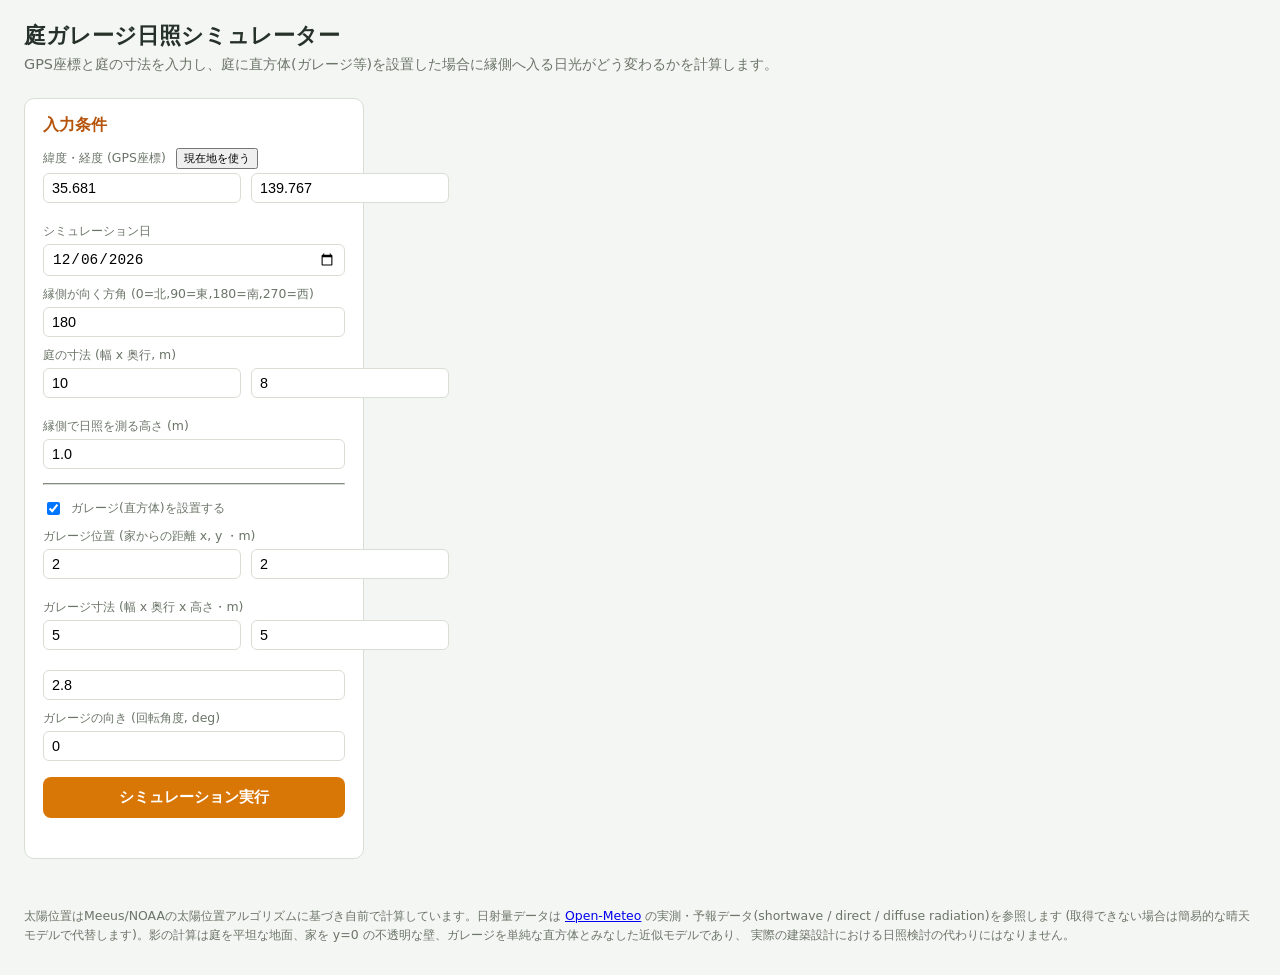
==== frontend/index.html @ 9af0104e "Add garden garage sunlight simulator (FastAPI backend + web frontend) Computes sun position (Meeus/N" ====
<!doctype html>
<html lang="ja">
<head>
<meta charset="utf-8" />
<meta name="viewport" content="width=device-width, initial-scale=1" />
<title>庭ガレージ日照シミュレーター</title>
<link rel="stylesheet" href="styles.css" />
</head>
<body>
<header>
  <h1>庭ガレージ日照シミュレーター</h1>
  <p>GPS座標と庭の寸法を入力し、庭に直方体(ガレージ等)を設置した場合に縁側へ入る日光がどう変わるかを計算します。</p>
</header>

<main>
  <section class="panel" id="form-panel">
    <h2>入力条件</h2>
    <form id="sim-form">
      <div class="field">
        <label>緯度・経度 (GPS座標)
          <button type="button" id="geo-btn" style="margin-left:6px;font-size:0.7rem;">現在地を使う</button>
        </label>
        <div class="field-row">
          <input type="number" step="0.0001" id="latitude" value="35.681" required />
          <input type="number" step="0.0001" id="longitude" value="139.767" required />
        </div>
      </div>

      <div class="field">
        <label for="date">シミュレーション日</label>
        <input type="date" id="date" required />
      </div>

      <div class="field">
        <label for="orientation">縁側が向く方角 (0=北,90=東,180=南,270=西)</label>
        <input type="number" id="orientation" min="0" max="360" step="1" value="180" />
      </div>

      <div class="field">
        <label>庭の寸法 (幅 x 奥行, m)</label>
        <div class="field-row">
          <input type="number" id="garden-width" min="1" step="0.5" value="10" required />
          <input type="number" id="garden-depth" min="1" step="0.5" value="8" required />
        </div>
      </div>

      <div class="field">
        <label for="veranda-height">縁側で日照を測る高さ (m)</label>
        <input type="number" id="veranda-height" min="0" step="0.1" value="1.0" />
      </div>

      <hr style="border-color: var(--border); margin: 14px 0;" />

      <div class="field" style="flex-direction: row; align-items: center; gap: 8px;">
        <input type="checkbox" id="garage-enabled" checked style="width:auto;" />
        <label for="garage-enabled" style="margin:0;">ガレージ(直方体)を設置する</label>
      </div>

      <div class="field">
        <label>ガレージ位置 (家からの距離 x, y ・m)</label>
        <div class="field-row">
          <input type="number" id="garage-x" step="0.1" value="2" />
          <input type="number" id="garage-y" step="0.1" value="2" />
        </div>
      </div>

      <div class="field">
        <label>ガレージ寸法 (幅 x 奥行 x 高さ・m)</label>
        <div class="field-row">
          <input type="number" id="garage-width" min="0.1" step="0.1" value="5" />
          <input type="number" id="garage-depth" min="0.1" step="0.1" value="5" />
        </div>
        <input type="number" id="garage-height" min="0.1" step="0.1" value="2.8" style="margin-top:6px;" />
      </div>

      <div class="field">
        <label for="garage-rotation">ガレージの向き (回転角度, deg)</label>
        <input type="number" id="garage-rotation" step="1" value="0" />
      </div>

      <button type="submit" id="run-btn">シミュレーション実行</button>
      <div id="status"></div>
    </form>
  </section>

  <section id="results" style="display:none;">
    <div class="viz-row">
      <div class="panel">
        <h2>庭の平面図と影の動き</h2>
        <canvas id="plan-canvas" width="600" height="480"></canvas>
        <div class="time-control">
          <input type="range" id="time-slider" min="0" max="95" value="48" />
          <span id="time-label">--:--</span>
        </div>
        <div class="legend">
          <span><span class="dot" style="background:var(--sun)"></span>日照あり</span>
          <span><span class="dot" style="background:#555"></span>日陰</span>
          <span><span class="dot" style="background:#8a6d3b"></span>ガレージ</span>
          <span>太陽高度: <b id="sun-alt">-</b>° / 方位: <b id="sun-az">-</b>°</span>
        </div>
      </div>

      <div class="panel">
        <h2>1日の日照(縁側)</h2>
        <canvas id="chart-canvas" width="600" height="480"></canvas>
        <div class="legend">
          <span><span class="dot" style="background:#d97706"></span>ガレージなし</span>
          <span><span class="dot" style="background:#2563eb"></span>ガレージあり</span>
        </div>
      </div>
    </div>

    <div class="panel">
      <h2>結果サマリー <span class="source-tag" id="source-tag"></span></h2>
      <div class="summary-grid">
        <div class="stat"><div class="label">日照時間 (ガレージなし)</div><div class="value" id="sum-hours-without">-</div></div>
        <div class="stat"><div class="label">日照時間 (ガレージあり)</div><div class="value" id="sum-hours-with">-</div></div>
        <div class="stat"><div class="label">減少した日照時間</div><div class="value bad" id="sum-hours-lost">-</div></div>
        <div class="stat"><div class="label">日射量の減少率</div><div class="value bad" id="sum-irr-lost">-</div></div>
        <div class="stat"><div class="label">積算日射量 (ガレージなし)</div><div class="value" id="sum-irr-without">-</div></div>
        <div class="stat"><div class="label">積算日射量 (ガレージあり)</div><div class="value" id="sum-irr-with">-</div></div>
      </div>
    </div>
  </section>
</main>

<footer>
  太陽位置はMeeus/NOAAの太陽位置アルゴリズムに基づき自前で計算しています。日射量データは
  <a href="https://open-meteo.com/" target="_blank" rel="noopener">Open-Meteo</a> の実測・予報データ(shortwave / direct / diffuse radiation)を参照します
  (取得できない場合は簡易的な晴天モデルで代替します)。影の計算は庭を平坦な地面、家を y=0 の不透明な壁、ガレージを単純な直方体とみなした近似モデルであり、
  実際の建築設計における日照検討の代わりにはなりません。
</footer>

<script src="app.js"></script>
</body>
</html>
---- frontend/styles.css ----
:root {
  --bg: #f4f6f3;
  --panel: #ffffff;
  --border: #d8ded4;
  --text: #263129;
  --muted: #6b7568;
  --accent: #d97706;
  --accent-dark: #b45309;
  --sun: #f4b400;
  --shade: rgba(40, 44, 52, 0.55);
  --grass: #e8f0e2;
  --house: #cbd3c6;
}

* {
  box-sizing: border-box;
}

body {
  margin: 0;
  font-family: "Hiragino Sans", "Yu Gothic", "Noto Sans JP", system-ui, sans-serif;
  background: var(--bg);
  color: var(--text);
}

header {
  padding: 20px 24px 8px;
}

header h1 {
  font-size: 1.4rem;
  margin: 0 0 4px;
}

header p {
  margin: 0;
  color: var(--muted);
  font-size: 0.9rem;
}

main {
  display: grid;
  grid-template-columns: 340px 1fr;
  gap: 20px;
  padding: 16px 24px 32px;
  align-items: start;
}

@media (max-width: 900px) {
  main {
    grid-template-columns: 1fr;
  }
}

.panel {
  background: var(--panel);
  border: 1px solid var(--border);
  border-radius: 10px;
  padding: 16px 18px;
  margin-bottom: 16px;
}

.panel h2 {
  font-size: 1rem;
  margin: 0 0 12px;
  color: var(--accent-dark);
}

.field-row {
  display: grid;
  grid-template-columns: 1fr 1fr;
  gap: 10px;
  margin-bottom: 10px;
}

.field {
  display: flex;
  flex-direction: column;
  gap: 4px;
  margin-bottom: 10px;
}

.field label {
  font-size: 0.78rem;
  color: var(--muted);
}

.field input, .field select {
  padding: 6px 8px;
  border: 1px solid var(--border);
  border-radius: 6px;
  font-size: 0.9rem;
}

button#run-btn {
  width: 100%;
  padding: 10px;
  background: var(--accent);
  color: white;
  border: none;
  border-radius: 8px;
  font-size: 0.95rem;
  font-weight: 600;
  cursor: pointer;
  margin-top: 6px;
}

button#run-btn:hover {
  background: var(--accent-dark);
}

button#run-btn:disabled {
  background: #ccc;
  cursor: default;
}

#status {
  font-size: 0.82rem;
  color: var(--muted);
  margin-top: 8px;
  min-height: 1.2em;
}

.viz-row {
  display: grid;
  grid-template-columns: 1fr 1fr;
  gap: 16px;
}

@media (max-width: 1200px) {
  .viz-row {
    grid-template-columns: 1fr;
  }
}

canvas {
  width: 100%;
  background: var(--grass);
  border-radius: 8px;
  border: 1px solid var(--border);
  display: block;
}

.time-control {
  display: flex;
  align-items: center;
  gap: 10px;
  margin-top: 10px;
}

.time-control input[type="range"] {
  flex: 1;
}

#time-label {
  font-weight: 600;
  min-width: 52px;
  text-align: right;
}

.summary-grid {
  display: grid;
  grid-template-columns: repeat(2, 1fr);
  gap: 10px;
  margin-top: 8px;
}

.stat {
  background: #faf7f0;
  border: 1px solid var(--border);
  border-radius: 8px;
  padding: 10px 12px;
}

.stat .label {
  font-size: 0.75rem;
  color: var(--muted);
}

.stat .value {
  font-size: 1.15rem;
  font-weight: 700;
  margin-top: 2px;
}

.stat .value.bad {
  color: #c0392b;
}

#chart-wrap {
  margin-top: 10px;
}

.legend {
  display: flex;
  gap: 16px;
  font-size: 0.78rem;
  color: var(--muted);
  margin-top: 6px;
  flex-wrap: wrap;
}

.legend span.dot {
  display: inline-block;
  width: 10px;
  height: 10px;
  border-radius: 50%;
  margin-right: 4px;
  vertical-align: middle;
}

footer {
  padding: 0 24px 30px;
  color: var(--muted);
  font-size: 0.78rem;
  line-height: 1.5;
}

.source-tag {
  display: inline-block;
  padding: 2px 8px;
  border-radius: 12px;
  background: #eef3ea;
  color: var(--accent-dark);
  font-size: 0.72rem;
  margin-left: 6px;
}
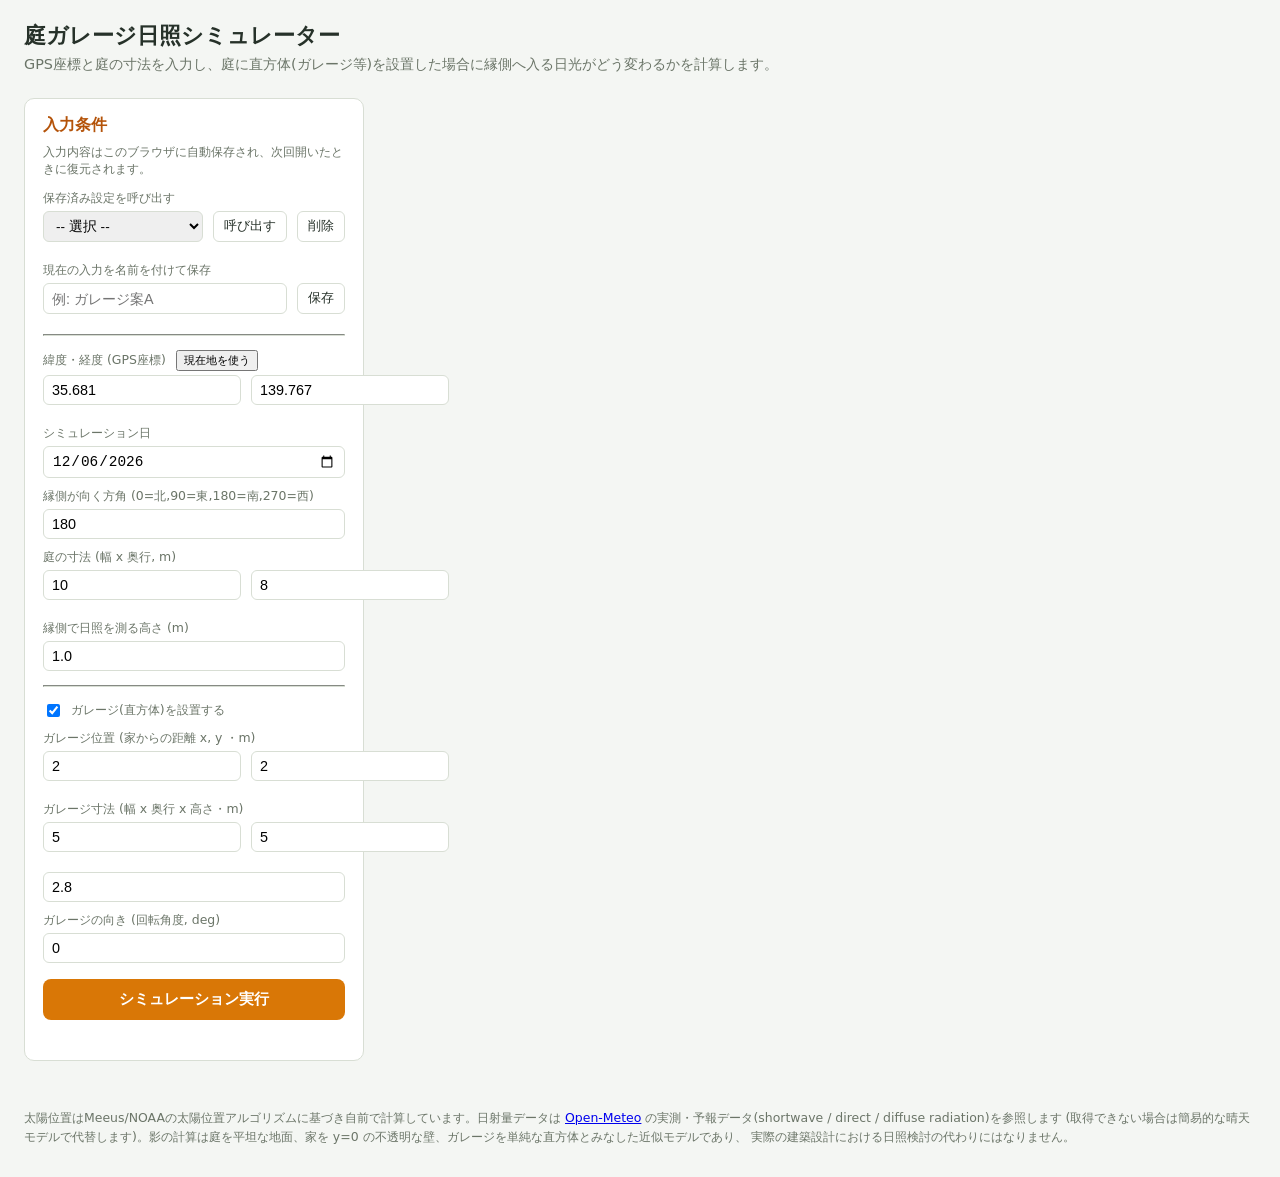
==== commit e1df5b73: "Save and restore simulation input parameters in the browser Adds auto-save/restore of the last-used " ====
--- a/frontend/index.html
+++ b/frontend/index.html
@@ -15,6 +15,27 @@
 <main>
   <section class="panel" id="form-panel">
     <h2>入力条件</h2>
+    <p style="font-size:0.78rem;color:var(--muted);margin:-4px 0 12px;">
+      入力内容はこのブラウザに自動保存され、次回開いたときに復元されます。
+    </p>
+
+    <div class="field">
+      <label for="preset-select">保存済み設定を呼び出す</label>
+      <div class="field-row" style="grid-template-columns: 1fr auto auto;">
+        <select id="preset-select"><option value="">-- 選択 --</option></select>
+        <button type="button" id="preset-load-btn" class="btn-sm">呼び出す</button>
+        <button type="button" id="preset-delete-btn" class="btn-sm">削除</button>
+      </div>
+    </div>
+    <div class="field">
+      <label for="preset-name">現在の入力を名前を付けて保存</label>
+      <div class="field-row" style="grid-template-columns: 1fr auto;">
+        <input type="text" id="preset-name" placeholder="例: ガレージ案A" />
+        <button type="button" id="preset-save-btn" class="btn-sm">保存</button>
+      </div>
+    </div>
+    <hr style="border-color: var(--border); margin: 4px 0 14px;" />
+
     <form id="sim-form">
       <div class="field">
         <label>緯度・経度 (GPS座標)
--- a/frontend/styles.css
+++ b/frontend/styles.css
@@ -114,6 +114,28 @@
   cursor: default;
 }
 
+.btn-sm {
+  padding: 6px 10px;
+  border: 1px solid var(--border);
+  border-radius: 6px;
+  background: #fff;
+  color: var(--text);
+  font-size: 0.8rem;
+  cursor: pointer;
+  white-space: nowrap;
+}
+
+.btn-sm:hover {
+  background: #f3f1e9;
+}
+
+#preset-select {
+  padding: 6px 8px;
+  border: 1px solid var(--border);
+  border-radius: 6px;
+  font-size: 0.85rem;
+}
+
 #status {
   font-size: 0.82rem;
   color: var(--muted);
